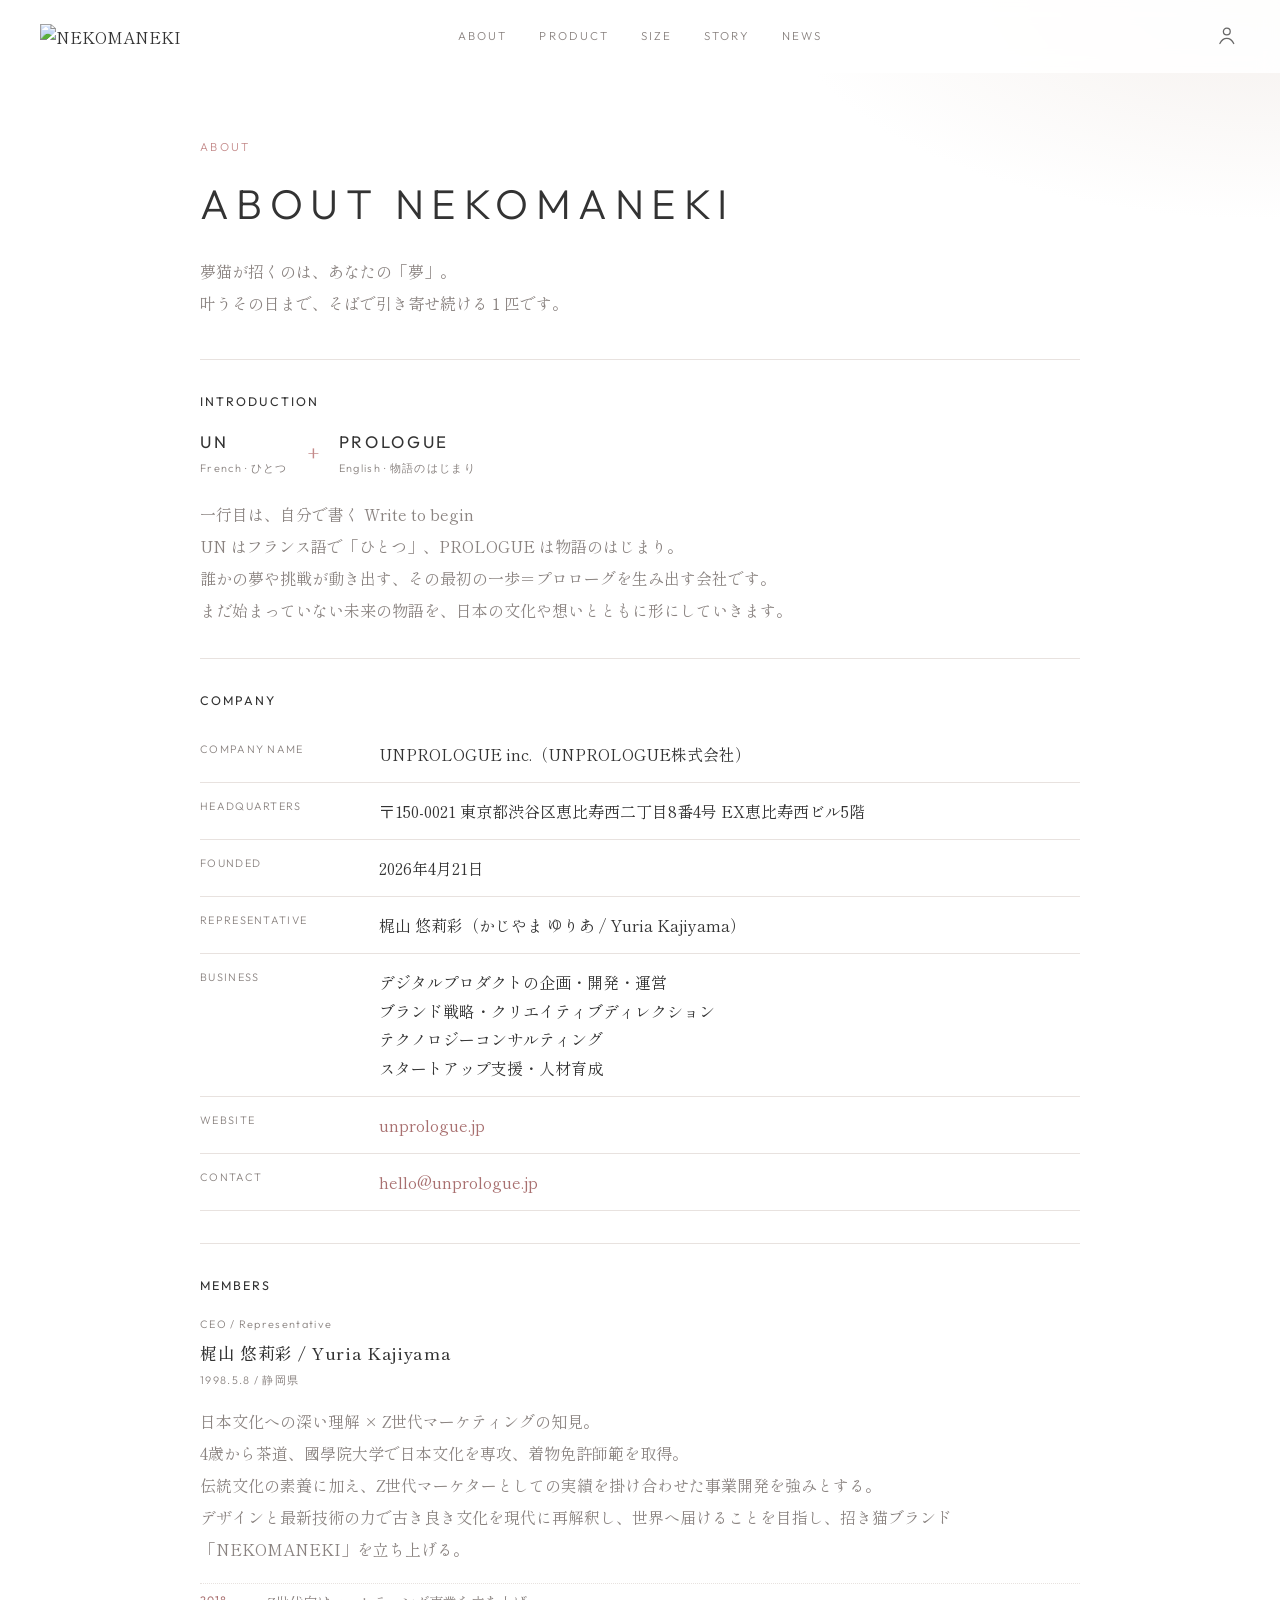
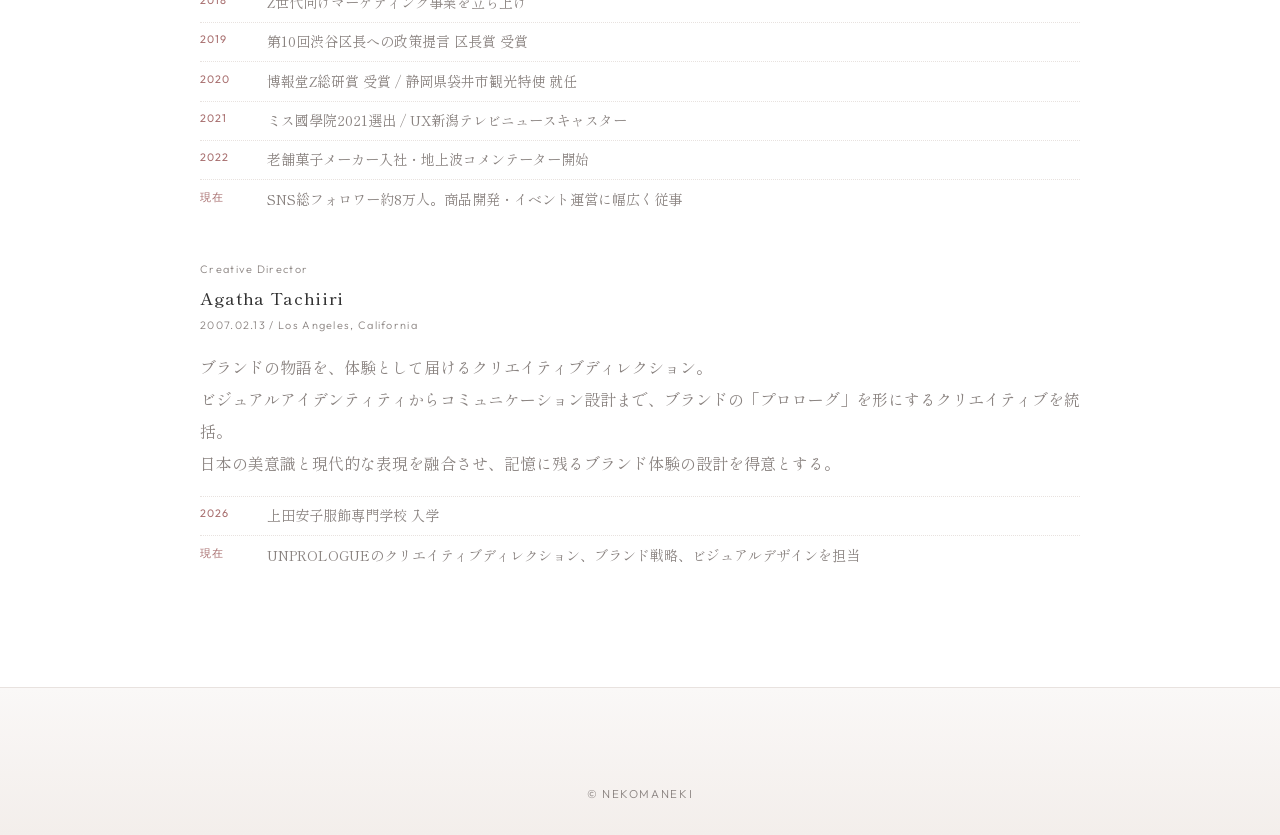
==== about.html @ c3829cd3 "Reflect press release, fill missing copy, and fix display issues. - Add concept/brand story copy for" ====
<!doctype html>
<html lang="ja">
  <head>
    <meta charset="UTF-8" />
    <meta name="viewport" content="width=device-width, initial-scale=1.0" />
    <title>ABOUT | NEKOMANEKI</title>
    <meta
      name="description"
      content="NEKOMANEKI と運営会社 UNPROLOGUE株式会社について。一行目は、自分で書く Write to begin。"
    />
    <link rel="preconnect" href="https://fonts.googleapis.com" />
    <link rel="preconnect" href="https://fonts.gstatic.com" crossorigin />
    <link
      href="https://fonts.googleapis.com/css2?family=Outfit:wght@200;300;400;500&family=Shippori+Mincho:wght@400;500;600&display=swap"
      rel="stylesheet"
    />
    <link rel="icon" href="favicon.ico" sizes="any" />
    <link rel="icon" type="image/png" sizes="32x32" href="favicon-32x32.png" />
    <link rel="icon" type="image/png" sizes="16x16" href="favicon-16x16.png" />
    <link rel="apple-touch-icon" href="apple-touch-icon.png" />
    <link rel="stylesheet" href="styles.css" />
  </head>
  <body>
    <header class="site-header">
      <div class="header-inner">
        <a class="brand" href="index.html" aria-label="NEKOMANEKI home">
          <img
            class="brand-mark"
            src="logo-nekomaneki.png"
            alt="NEKOMANEKI"
            width="912"
            height="148"
          />
        </a>
        <nav class="primary-nav" aria-label="メインナビゲーション">
          <a href="index.html#about">ABOUT</a>
          <a href="index.html#product">PRODUCT</a>
          <a href="index.html#size">SIZE</a>
          <a href="index.html#story">STORY</a>
          <a href="index.html#news">NEWS</a>
        </nav>
        <div class="header-actions">
          <a href="account.html" class="icon-btn">
            <span class="visually-hidden">アカウント</span>
            <svg viewBox="0 0 24 24" aria-hidden="true"><circle cx="12" cy="8" r="3.2" fill="none" stroke="currentColor" stroke-width="1.2"/><path d="M5.5 19.2c1.6-3.2 4-4.8 6.5-4.8s4.9 1.6 6.5 4.8" fill="none" stroke="currentColor" stroke-width="1.2" stroke-linecap="round"/></svg>
          </a>
          <button type="button" class="menu-toggle" aria-label="メニューを開く" aria-expanded="false"><span></span><span></span></button>
        </div>
      </div>
    </header>

    <main class="page-main">
      <section class="page-hero">
        <p class="kicker">ABOUT</p>
        <h1>ABOUT NEKOMANEKI</h1>
        <p class="lede">
          夢猫が招くのは、あなたの「夢」。<br />
          叶うその日まで、そばで引き寄せ続ける１匹です。
        </p>
      </section>

      <section class="section-block">
        <h2 class="section-title">INTRODUCTION</h2>
        <div class="etymology" aria-label="社名の由来">
          <div class="etymology-word">
            <p class="etymology-term">UN</p>
            <p class="etymology-meta">French · ひとつ</p>
          </div>
          <p class="etymology-plus" aria-hidden="true">+</p>
          <div class="etymology-word">
            <p class="etymology-term">PROLOGUE</p>
            <p class="etymology-meta">English · 物語のはじまり</p>
          </div>
        </div>
        <p class="text-block">
          一行目は、自分で書く <span lang="en">Write to begin</span><br />
          UN はフランス語で「ひとつ」、PROLOGUE は物語のはじまり。<br />
          誰かの夢や挑戦が動き出す、その最初の一歩＝プロローグを生み出す会社です。<br />
          まだ始まっていない未来の物語を、日本の文化や想いとともに形にしていきます。
        </p>
      </section>

      <section class="section-block">
        <h2 class="section-title">COMPANY</h2>
        <dl class="company-profile">
          <div>
            <dt>Company Name</dt>
            <dd>UNPROLOGUE inc.（UNPROLOGUE株式会社）</dd>
          </div>
          <div>
            <dt>Headquarters</dt>
            <dd>〒150-0021 東京都渋谷区恵比寿西二丁目8番4号 EX恵比寿西ビル5階</dd>
          </div>
          <div>
            <dt>Founded</dt>
            <dd>2026年4月21日</dd>
          </div>
          <div>
            <dt>Representative</dt>
            <dd>梶山 悠莉彩（かじやま ゆりあ / Yuria Kajiyama）</dd>
          </div>
          <div>
            <dt>Business</dt>
            <dd>
              デジタルプロダクトの企画・開発・運営<br />
              ブランド戦略・クリエイティブディレクション<br />
              テクノロジーコンサルティング<br />
              スタートアップ支援・人材育成
            </dd>
          </div>
          <div>
            <dt>Website</dt>
            <dd>
              <a href="https://unprologue.jp/" target="_blank" rel="noopener noreferrer">unprologue.jp</a>
            </dd>
          </div>
          <div>
            <dt>Contact</dt>
            <dd><a href="mailto:hello@unprologue.jp">hello@unprologue.jp</a></dd>
          </div>
        </dl>
      </section>

      <section class="section-block">
        <h2 class="section-title">MEMBERS</h2>
        <div class="member-list">
          <article class="member-card">
            <div class="member-body">
              <p class="member-role">CEO / Representative</p>
              <h3 class="member-name">梶山 悠莉彩 / Yuria Kajiyama</h3>
              <p class="member-meta">1998.5.8 / 静岡県</p>
              <p class="text-block">
                日本文化への深い理解 × Z世代マーケティングの知見。<br />
                4歳から茶道、國學院大学で日本文化を専攻、着物免許師範を取得。<br />
                伝統文化の素養に加え、Z世代マーケターとしての実績を掛け合わせた事業開発を強みとする。<br />
                デザインと最新技術の力で古き良き文化を現代に再解釈し、世界へ届けることを目指し、招き猫ブランド「NEKOMANEKI」を立ち上げる。
              </p>
              <ul class="member-timeline">
                <li><span>2018</span>Z世代向けマーケティング事業を立ち上げ</li>
                <li><span>2019</span>第10回渋谷区長への政策提言 区長賞 受賞</li>
                <li><span>2020</span>博報堂Z総研賞 受賞 / 静岡県袋井市観光特使 就任</li>
                <li><span>2021</span>ミス國學院2021選出 / UX新潟テレビニュースキャスター</li>
                <li><span>2022</span>老舗菓子メーカー入社・地上波コメンテーター開始</li>
                <li><span>現在</span>SNS総フォロワー約8万人。商品開発・イベント運営に幅広く従事</li>
              </ul>
            </div>
          </article>

          <article class="member-card">
            <div class="member-body">
              <p class="member-role">Creative Director</p>
              <h3 class="member-name">Agatha Tachiiri</h3>
              <p class="member-meta">2007.02.13 / Los Angeles, California</p>
              <p class="text-block">
                ブランドの物語を、体験として届けるクリエイティブディレクション。<br />
                ビジュアルアイデンティティからコミュニケーション設計まで、ブランドの「プロローグ」を形にするクリエイティブを統括。<br />
                日本の美意識と現代的な表現を融合させ、記憶に残るブランド体験の設計を得意とする。
              </p>
              <ul class="member-timeline">
                <li><span>2026</span>上田安子服飾専門学校 入学</li>
                <li><span>現在</span>UNPROLOGUEのクリエイティブディレクション、ブランド戦略、ビジュアルデザインを担当</li>
              </ul>
            </div>
          </article>
        </div>
      </section>
    </main>

    <footer class="site-footer">
      <p class="copyright">© <span data-year></span> NEKOMANEKI</p>
    </footer>
    <script src="script.js"></script>
  </body>
</html>
---- styles.css ----
:root {
  --bg: #ffffff;
  --bg-soft: #f6f3f2;
  --bg-warm: #f3eeeb;
  --text: #333333;
  --muted: #8a8380;
  --accent: #c48b8b;
  --accent-deep: #a86f6f;
  --line: #e8e2df;
  --white: #ffffff;
  --header-h: 4.5rem;
  --font-en: "Outfit", "Hiragino Sans", sans-serif;
  --font-jp: "Shippori Mincho", "Hiragino Mincho ProN", serif;
  --font-display: "Cormorant Garamond", "Shippori Mincho", serif;
  --ease: cubic-bezier(0.22, 1, 0.36, 1);
}

*,
*::before,
*::after {
  box-sizing: border-box;
}

html {
  scroll-behavior: smooth;
}

body {
  margin: 0;
  color: var(--text);
  background:
    radial-gradient(1200px 500px at 10% -10%, rgba(196, 139, 139, 0.08), transparent 60%),
    radial-gradient(900px 400px at 100% 0%, rgba(243, 238, 235, 0.9), transparent 55%),
    var(--bg);
  font-family: var(--font-jp);
  line-height: 1.7;
  -webkit-font-smoothing: antialiased;
}

img {
  max-width: 100%;
  display: block;
}

a {
  color: inherit;
  text-decoration: none;
}

button {
  font: inherit;
  color: inherit;
  background: none;
  border: 0;
  cursor: pointer;
  padding: 0;
}

.container {
  width: min(1120px, calc(100% - 3rem));
  margin-inline: auto;
}

.visually-hidden {
  position: absolute;
  width: 1px;
  height: 1px;
  padding: 0;
  margin: -1px;
  overflow: hidden;
  clip: rect(0, 0, 0, 0);
  white-space: nowrap;
  border: 0;
}

/* Header */
.site-header {
  position: sticky;
  top: 0;
  z-index: 40;
  background: rgba(255, 255, 255, 0.88);
  backdrop-filter: blur(10px);
  border-bottom: 1px solid transparent;
  transition: border-color 0.35s var(--ease), background 0.35s var(--ease);
}

.site-header.is-scrolled {
  border-bottom-color: var(--line);
}

.header-inner {
  width: min(1200px, calc(100% - 2.5rem));
  margin-inline: auto;
  min-height: var(--header-h);
  display: grid;
  grid-template-columns: 1fr auto 1fr;
  align-items: center;
  gap: 1rem;
}

.brand {
  display: inline-flex;
  align-items: center;
  justify-self: start;
}

.brand-mark {
  display: block;
  height: 1.55rem;
  width: auto;
  max-width: min(240px, 48vw);
  object-fit: contain;
}

.primary-nav {
  display: flex;
  align-items: center;
  gap: clamp(1.2rem, 2.5vw, 2.2rem);
  font-family: var(--font-en);
  font-weight: 300;
  font-size: 0.72rem;
  letter-spacing: 0.18em;
}

.primary-nav a {
  position: relative;
  color: var(--muted);
  transition: color 0.25s var(--ease);
}

.primary-nav a::after {
  content: "";
  position: absolute;
  left: 0;
  bottom: -0.35rem;
  width: 100%;
  height: 1px;
  background: var(--accent);
  transform: scaleX(0);
  transform-origin: left;
  transition: transform 0.3s var(--ease);
}

.primary-nav a:hover,
.primary-nav a:focus-visible {
  color: var(--text);
}

.primary-nav a:hover::after,
.primary-nav a:focus-visible::after {
  transform: scaleX(1);
}

.header-actions {
  display: flex;
  align-items: center;
  justify-content: flex-end;
  gap: 0.85rem;
}

.icon-btn {
  width: 1.6rem;
  height: 1.6rem;
  color: var(--text);
  opacity: 0.75;
  transition: opacity 0.25s var(--ease), transform 0.25s var(--ease);
}

.icon-btn svg {
  width: 100%;
  height: 100%;
}

.icon-btn:hover {
  opacity: 1;
  transform: translateY(-1px);
}

.menu-toggle {
  display: none;
  width: 1.6rem;
  height: 1.2rem;
  flex-direction: column;
  justify-content: space-between;
}

.menu-toggle span {
  display: block;
  height: 1px;
  background: var(--text);
}

/* Hero */
.hero {
  position: relative;
  min-height: calc(100vh - var(--header-h));
  overflow: hidden;
  color: var(--white);
  display: grid;
  place-items: center;
}

.hero-media {
  position: absolute;
  inset: 0;
  overflow: hidden;
  background: #1a1814 url("hero-poster.jpg") center / cover no-repeat;
}

.hero-video {
  width: 100%;
  height: 100%;
  object-fit: cover;
  display: block;
}

.hero-wash {
  position: absolute;
  inset: 0;
  background:
    linear-gradient(180deg, rgba(92, 62, 55, 0.22) 0%, rgba(160, 112, 98, 0.18) 42%, rgba(70, 48, 44, 0.34) 100%),
    radial-gradient(80% 70% at 50% 40%, rgba(255, 214, 196, 0.18), transparent 70%);
}

.hero-grain {
  position: absolute;
  inset: 0;
  pointer-events: none;
  opacity: 0.28;
  mix-blend-mode: overlay;
  background-image: url("data:image/svg+xml,%3Csvg viewBox='0 0 200 200' xmlns='http://www.w3.org/2000/svg'%3E%3Cfilter id='n'%3E%3CfeTurbulence type='fractalNoise' baseFrequency='.85' numOctaves='4' stitchTiles='stitch'/%3E%3C/filter%3E%3Crect width='100%25' height='100%25' filter='url(%23n)'/%3E%3C/svg%3E");
  background-size: 180px 180px;
}

.hero-copy {
  position: relative;
  z-index: 1;
  text-align: center;
  padding: 2rem 1.5rem 6rem;
}

.hero-kicker,
.hero-sub {
  margin: 0;
  font-family: var(--font-display);
  font-weight: 400;
  font-size: clamp(0.82rem, 1.5vw, 1.05rem);
  letter-spacing: 0.42em;
  text-transform: uppercase;
}

.hero-brand {
  margin: 0.85rem 0 0.95rem;
  font-family: var(--font-display);
  font-weight: 500;
  font-size: clamp(3rem, 9vw, 7.2rem);
  letter-spacing: 0.28em;
  line-height: 0.95;
  text-indent: 0.28em;
}

.hero-sub {
  letter-spacing: 0.28em;
  text-transform: none;
  font-size: clamp(1rem, 2vw, 1.35rem);
}

.hero-meta {
  position: absolute;
  left: 0;
  right: 0;
  bottom: 1.4rem;
  z-index: 1;
  width: min(1120px, calc(100% - 2.5rem));
  margin-inline: auto;
  display: flex;
  justify-content: space-between;
  gap: 1rem;
  font-family: var(--font-display);
  font-size: 0.78rem;
  letter-spacing: 0.16em;
  opacity: 0.92;
}

.hero-meta p {
  margin: 0;
}

@keyframes hero-drift {
  from { transform: scale(1.08) translate3d(-1.2%, 0, 0); }
  to { transform: scale(1.16) translate3d(1.2%, -1.4%, 0); }
}

/* Shared section styles */
.section-label {
  margin: 0 0 0.85rem;
  font-family: var(--font-en);
  font-weight: 300;
  font-size: 0.72rem;
  letter-spacing: 0.22em;
  color: var(--accent);
}

.section-copy {
  margin: 0;
  color: var(--muted);
  font-size: 0.95rem;
  line-height: 2;
}

h2 {
  margin: 0;
  font-weight: 500;
  font-size: clamp(1.35rem, 2.4vw, 1.85rem);
  letter-spacing: 0.08em;
  line-height: 1.55;
}

.text-link {
  display: inline-flex;
  align-items: center;
  gap: 0.45rem;
  margin-top: 1.25rem;
  font-family: var(--font-en);
  font-weight: 300;
  font-size: 0.72rem;
  letter-spacing: 0.18em;
  color: var(--accent-deep);
  transition: gap 0.3s var(--ease), color 0.25s var(--ease);
}

.text-link:hover {
  gap: 0.7rem;
  color: var(--text);
}

.reveal {
  opacity: 0;
  transform: translateY(28px);
  transition: opacity 0.8s var(--ease), transform 0.8s var(--ease);
}

.reveal.is-visible {
  opacity: 1;
  transform: translateY(0);
}

/* Gallery */
.gallery {
  position: relative;
  background: #f3eee8;
  padding: clamp(4rem, 9vw, 7.5rem) 0 clamp(5rem, 11vw, 8.5rem);
}

.gallery-stage {
  position: relative;
  width: min(1180px, calc(100% - 2rem));
  min-height: clamp(34rem, 72vw, 46rem);
  margin-inline: auto;
}

.gallery-card {
  position: absolute;
  width: min(28%, 270px);
  aspect-ratio: 3 / 4.15;
  overflow: hidden;
  box-shadow: 0 22px 50px rgba(80, 55, 45, 0.16);
  transition: transform 0.5s var(--ease), box-shadow 0.5s var(--ease), z-index 0s;
}

.gallery-card:hover {
  z-index: 8 !important;
  box-shadow: 0 30px 60px rgba(80, 55, 45, 0.22);
}

.gallery-card--1 {
  left: 3%;
  top: 18%;
  z-index: 2;
  transform: rotate(-3.5deg);
}

.gallery-card--2 {
  left: 24%;
  top: 0;
  z-index: 3;
  transform: rotate(2.2deg);
}

.gallery-card--3 {
  left: 46%;
  top: 22%;
  z-index: 5;
  transform: rotate(-1.4deg);
}

.gallery-card--4 {
  left: 70%;
  top: 8%;
  z-index: 4;
  transform: rotate(3.8deg);
}

.gallery-card--1:hover { transform: rotate(-1deg) translateY(-10px) scale(1.03); }
.gallery-card--2:hover { transform: rotate(0.5deg) translateY(-10px) scale(1.03); }
.gallery-card--3:hover { transform: rotate(0deg) translateY(-10px) scale(1.03); }
.gallery-card--4:hover { transform: rotate(1.5deg) translateY(-10px) scale(1.03); }

.gallery-card-media {
  position: absolute;
  inset: 0;
  background-size: cover;
  background-position: center;
  filter: blur(10px) saturate(1.05) brightness(0.82);
  transform: scale(1.18);
}

.gallery-card-media--a {
  background-image: url("size-yumeneko.jpg");
  background-position: 50% 60%;
}

.gallery-card-media--b {
  background-image:
    linear-gradient(180deg, rgba(196, 139, 139, 0.18), rgba(80, 50, 45, 0.2)),
    url("https://images.unsplash.com/photo-1490750967868-88aa4a6c37b6?auto=format&fit=crop&w=1200&q=80");
}

.gallery-card-media--c {
  background-image: url("size-yumeneko.jpg");
  background-position: 48% 70%;
  filter: blur(14px) saturate(1.1) brightness(0.78);
}

.gallery-card-media--d {
  background-image:
    linear-gradient(180deg, rgba(160, 112, 98, 0.16), rgba(70, 48, 44, 0.22)),
    url("https://images.unsplash.com/photo-1462275646964-a0e3386b89fa?auto=format&fit=crop&w=1200&q=80");
}

.gallery-card-copy {
  position: absolute;
  inset: auto 1rem 1.15rem;
  z-index: 1;
  color: var(--white);
  text-align: left;
}

.gallery-card-copy p {
  margin: 0;
  font-family: var(--font-display);
  font-size: 0.68rem;
  letter-spacing: 0.28em;
}

.gallery-card-copy h3 {
  margin: 0.35rem 0 0;
  font-family: var(--font-jp);
  font-weight: 500;
  font-size: 1.15rem;
  letter-spacing: 0.18em;
}

.gallery-card-copy .gallery-card-text {
  margin: 0.55rem 0 0;
  font-family: var(--font-jp);
  font-size: 0.7rem;
  letter-spacing: 0.06em;
  line-height: 1.7;
  opacity: 0.92;
}

.gallery-paper {
  position: absolute;
  left: 50%;
  top: 50%;
  z-index: 2;
  width: 78%;
  translate: -50% -50%;
  background: rgba(255, 255, 255, 0.94);
  padding: 1.15rem 1rem 1.25rem;
  box-shadow: 0 10px 28px rgba(70, 50, 40, 0.12);
  text-align: center;
}

.gallery-paper-kicker {
  margin: 0;
  font-family: var(--font-en);
  font-size: 0.62rem;
  letter-spacing: 0.22em;
  color: var(--accent-deep);
}

.gallery-paper-title {
  margin: 0.45rem 0 0.7rem;
  font-family: var(--font-display);
  font-size: 1.15rem;
  letter-spacing: 0.08em;
}

.gallery-paper-body {
  margin: 0;
  color: var(--muted);
  font-size: 0.72rem;
  line-height: 1.75;
}

.concept-item {
  display: grid;
  justify-items: center;
  gap: 0.55rem;
}

.concept-icon {
  width: 3.5rem;
  height: 3.5rem;
  color: var(--accent);
  margin-bottom: 0.35rem;
}

.concept-icon svg {
  width: 100%;
  height: 100%;
}

.concept-en {
  margin: 0;
  font-family: var(--font-en);
  font-weight: 300;
  font-size: 0.78rem;
  letter-spacing: 0.2em;
}

.concept-ja {
  margin: 0;
  color: var(--muted);
  font-size: 0.9rem;
  letter-spacing: 0.2em;
}

.concept-desc {
  margin: 0.35rem 0 0;
  max-width: 17em;
  color: var(--muted);
  font-size: 0.82rem;
  line-height: 1.9;
  text-align: left;
}

.concept-cta {
  width: min(640px, calc(100% - 3rem));
  margin: 3.5rem auto 0;
  padding-top: 2rem;
  border-top: 1px solid var(--line);
  text-align: center;
}

.concept-cta p {
  margin: 0;
  color: var(--muted);
  font-size: 0.92rem;
  letter-spacing: 0.04em;
}

/* Size */
.size {
  position: relative;
  z-index: 1;
  padding: clamp(4.5rem, 10vw, 7.5rem) 0;
  color: #f7f1ec;
  background-color: #6a5248;
  background-image:
    linear-gradient(180deg, rgba(62, 42, 38, 0.28) 0%, rgba(92, 62, 55, 0.18) 42%, rgba(48, 32, 28, 0.34) 100%),
    url("size-yumeneko.jpg");
  background-position: center;
  background-size: cover;
  background-repeat: no-repeat;
  background-attachment: fixed;
}

.size-header h2,
.size-lead {
  color: #fbf6f1;
  text-shadow: 0 8px 24px rgba(40, 24, 20, 0.28);
}

.size-lead {
  color: rgba(255, 247, 240, 0.82);
}

.size--page {
  padding-top: clamp(4.5rem, 10vw, 7.5rem);
}

.size-header {
  text-align: center;
  margin-bottom: clamp(2.5rem, 6vw, 4rem);
}

.size-header h2 {
  font-family: var(--font-jp);
  font-weight: 400;
  font-size: clamp(2rem, 4.5vw, 3.2rem);
  letter-spacing: 0.08em;
}

.size-lead {
  margin: 0.85rem 0 0;
  color: rgba(255, 247, 240, 0.82);
  font-size: 0.92rem;
  letter-spacing: 0.06em;
}

.size-grid {
  display: grid;
  grid-template-columns: repeat(3, minmax(0, 1fr));
  gap: clamp(1.75rem, 4vw, 3.5rem);
  align-items: stretch;
  width: min(1080px, calc(100% - clamp(2rem, 6vw, 5rem)));
  max-width: none;
  margin-inline: auto;
  padding-block: 1.25rem 0.5rem;
}

.size-card {
  display: flex;
  flex-direction: column;
  align-items: center;
  text-align: center;
  padding: 1.05rem 1.05rem 1.25rem;
  border-radius: 1.25rem;
  background:
    linear-gradient(
      165deg,
      rgba(255, 255, 255, 0.58) 0%,
      rgba(255, 255, 255, 0.18) 42%,
      rgba(255, 255, 255, 0.32) 100%
    );
  border: 1px solid rgba(255, 255, 255, 0.72);
  box-shadow:
    0 20px 48px rgba(70, 45, 40, 0.12),
    inset 0 1px 0 rgba(255, 255, 255, 0.85),
    inset 0 -12px 24px rgba(255, 255, 255, 0.08);
  backdrop-filter: blur(22px) saturate(165%);
  -webkit-backdrop-filter: blur(22px) saturate(165%);
  transform-origin: center bottom;
  transition:
    transform 0.45s var(--ease),
    box-shadow 0.45s var(--ease),
    border-color 0.45s var(--ease),
    background 0.45s var(--ease);
}

.size-card--left {
  transform: rotate(4.5deg) translateY(0.6rem);
}

.size-card--center {
  transform: rotate(0deg) translateY(-0.35rem);
  z-index: 1;
}

.size-card--right {
  transform: rotate(-4.5deg) translateY(0.6rem);
}

.size-card:hover,
.size-card:focus-within {
  transform: rotate(0deg) translateY(-0.55rem) scale(1.04);
  background:
    linear-gradient(
      165deg,
      rgba(255, 255, 255, 0.72) 0%,
      rgba(255, 255, 255, 0.28) 46%,
      rgba(255, 255, 255, 0.42) 100%
    );
  border-color: rgba(255, 255, 255, 0.95);
  box-shadow:
    0 28px 60px rgba(70, 45, 40, 0.16),
    0 0 0 1px rgba(196, 139, 139, 0.12),
    inset 0 1px 0 rgba(255, 255, 255, 0.95),
    inset 0 -16px 28px rgba(255, 255, 255, 0.12);
  z-index: 2;
}

.size-card-media {
  width: 100%;
  aspect-ratio: 4 / 5;
  margin-bottom: 1.1rem;
  background: rgba(255, 255, 255, 0.22);
  border: 1px solid rgba(255, 255, 255, 0.45);
  border-radius: 0.75rem;
  position: relative;
  overflow: hidden;
  box-shadow: inset 0 1px 0 rgba(255, 255, 255, 0.55);
}

.size-card-media img {
  width: 100%;
  height: 100%;
  object-fit: contain;
  object-position: center;
  display: block;
}

.size-card-price {
  margin: 0;
  font-family: var(--font-jp);
  font-weight: 500;
  font-size: clamp(1.55rem, 2.4vw, 2.05rem);
  letter-spacing: 0.04em;
  line-height: 1;
}

.size-card-desc {
  margin: 0.7rem 0 0;
  max-width: 16rem;
  font-family: var(--font-en);
  font-weight: 300;
  font-size: 0.62rem;
  letter-spacing: 0.16em;
  color: var(--muted);
  line-height: 1.6;
}

.size-card-cta {
  margin-top: auto;
  padding-top: 1.05rem;
  display: inline-flex;
  align-items: center;
  gap: 0.65rem;
  font-family: var(--font-en);
  font-weight: 300;
  font-size: 0.78rem;
  letter-spacing: 0.04em;
  color: var(--text);
  cursor: default;
}

.size-card-cta-icon {
  position: relative;
  width: 2.4rem;
  height: 1px;
  background: currentColor;
  transition: width 0.35s var(--ease), transform 0.35s var(--ease);
}

.size-card-cta-icon::after {
  content: "";
  position: absolute;
  right: -0.55rem;
  top: 50%;
  width: 0.9rem;
  height: 0.9rem;
  border: 1px solid currentColor;
  border-radius: 50%;
  translate: 0 -50%;
  background:
    linear-gradient(currentColor, currentColor) center / 0.35rem 1px no-repeat;
}

.size-card-cta-icon::before {
  content: "";
  position: absolute;
  right: -0.28rem;
  top: 50%;
  width: 0.28rem;
  height: 0.28rem;
  border-right: 1px solid currentColor;
  border-top: 1px solid currentColor;
  translate: 0 -50%;
  rotate: 45deg;
  z-index: 1;
}

.size-card:hover .size-card-cta-icon,
.size-card:focus-within .size-card-cta-icon {
  width: 3rem;
  transform: translateX(0.2rem);
  color: var(--accent-deep);
}

@supports not ((backdrop-filter: blur(1px)) or (-webkit-backdrop-filter: blur(1px))) {
  .size-card {
    background: rgba(255, 255, 255, 0.82);
  }
}

/* Story */
.story {
  position: relative;
  padding: clamp(4.5rem, 10vw, 7rem) 0;
  background:
    linear-gradient(180deg, #faf8f7, var(--bg-soft) 40%, var(--bg));
}

.story-layout {
  display: grid;
  grid-template-columns: 1.15fr 0.85fr;
  gap: clamp(2rem, 6vw, 5rem);
  align-items: center;
}

.story-copy p {
  margin: 1rem 0 0;
  color: var(--muted);
  font-size: 0.95rem;
  line-height: 2;
}

.story-concepts {
  display: grid;
  grid-template-columns: repeat(3, 1fr);
  gap: 1rem;
  text-align: center;
}

/* Product / YUMENEKO palette */
.product {
  position: relative;
  isolation: isolate;
  overflow: hidden;
  padding: clamp(2.75rem, 6vw, 4.5rem) 0;
  background: #ebe4dc;
}

.product::before {
  content: "";
  position: absolute;
  inset: -8%;
  background: url("size-yumeneko.jpg") center 40% / cover no-repeat;
  filter: blur(28px) saturate(0.85) brightness(1.05);
  opacity: 0.55;
  z-index: 0;
}

.product::after {
  content: "";
  position: absolute;
  inset: 0;
  pointer-events: none;
  opacity: 0.22;
  mix-blend-mode: overlay;
  background-image: url("data:image/svg+xml,%3Csvg viewBox='0 0 200 200' xmlns='http://www.w3.org/2000/svg'%3E%3Cfilter id='n'%3E%3CfeTurbulence type='fractalNoise' baseFrequency='.8' numOctaves='4' stitchTiles='stitch'/%3E%3C/filter%3E%3Crect width='100%25' height='100%25' filter='url(%23n)'/%3E%3C/svg%3E");
  z-index: 0;
}

.palette {
  position: relative;
  z-index: 1;
  width: min(32rem, 78vw);
  aspect-ratio: 1;
  margin-inline: auto;
}

.palette-title {
  position: absolute;
  left: 50%;
  top: 50%;
  translate: -50% -50%;
  margin: 0;
  font-family: var(--font-display);
  font-weight: 500;
  font-size: clamp(1.7rem, 4vw, 2.7rem);
  letter-spacing: 0.08em;
  color: #3f3733;
  text-shadow: 0 8px 30px rgba(255, 255, 255, 0.35);
  pointer-events: none;
}

.swatch {
  position: absolute;
  width: 7rem;
  display: grid;
  justify-items: center;
  gap: 0.28rem;
  text-align: center;
  translate: -50% -50%;
}

.swatch-name {
  margin: 0;
  font-family: var(--font-en);
  font-weight: 400;
  font-size: 0.62rem;
  letter-spacing: 0.16em;
  color: #5c534e;
}

.swatch-dot {
  width: 1.2rem;
  height: 1.2rem;
  border-radius: 50%;
  border: 1px solid rgba(255, 255, 255, 0.7);
  background: var(--tone);
  box-shadow:
    0 8px 18px rgba(70, 50, 40, 0.16),
    inset 0 1px 0 rgba(255, 255, 255, 0.45);
  backdrop-filter: blur(8px);
  -webkit-backdrop-filter: blur(8px);
  cursor: pointer;
  transition: transform 0.35s var(--ease), box-shadow 0.35s var(--ease);
}

.swatch-tip {
  margin: 0;
  max-width: 7.6rem;
  min-height: 2.1em;
  font-family: var(--font-jp);
  font-size: 0.66rem;
  line-height: 1.6;
  color: #6a615c;
  opacity: 0;
  transform: translateY(0.25rem);
  transition: opacity 0.35s var(--ease), transform 0.35s var(--ease);
  pointer-events: none;
}

.swatch:hover .swatch-dot,
.swatch:focus-within .swatch-dot {
  transform: scale(1.28);
  box-shadow:
    0 12px 24px rgba(70, 50, 40, 0.22),
    0 0 0 6px rgba(255, 255, 255, 0.28);
}

.swatch:hover .swatch-tip,
.swatch:focus-within .swatch-tip {
  opacity: 1;
  transform: translateY(0);
}

/* About */
.about {
  padding: clamp(4.5rem, 10vw, 7rem) 0;
  background: var(--bg-soft);
}

.about-layout {
  display: grid;
  grid-template-columns: 0.9fr 1.1fr;
  gap: clamp(2rem, 5vw, 4rem);
  align-items: center;
}

.about-copy h2 {
  margin-bottom: 1rem;
}

.about-media {
  position: relative;
  display: block;
  min-height: clamp(16rem, 32vw, 22rem);
  background:
    linear-gradient(180deg, rgba(30, 24, 22, 0.12), rgba(30, 24, 22, 0.28)),
    url("IMG_0485.JPG") center / cover no-repeat;
  overflow: hidden;
}

.about-media::after {
  content: "";
  position: absolute;
  inset: 0;
  background: linear-gradient(120deg, transparent 40%, rgba(196, 139, 139, 0.12));
  opacity: 0;
  transition: opacity 0.4s var(--ease);
}

.about-media:hover::after {
  opacity: 1;
}

.play-btn {
  position: absolute;
  inset: 50% auto auto 50%;
  translate: -50% -50%;
  width: 3.5rem;
  height: 3.5rem;
  border-radius: 50%;
  border: 1px solid rgba(255, 255, 255, 0.8);
  color: var(--white);
  display: grid;
  place-items: center;
  backdrop-filter: blur(4px);
  transition: transform 0.35s var(--ease), background 0.35s var(--ease);
}

.play-btn svg {
  width: 1.1rem;
  height: 1.1rem;
  margin-left: 0.15rem;
}

.about-media:hover .play-btn {
  transform: scale(1.06);
  background: rgba(255, 255, 255, 0.12);
}

/* News */
.news {
  padding: clamp(4.5rem, 10vw, 7rem) 0;
  background: var(--bg);
}

.news-header {
  display: flex;
  align-items: baseline;
  justify-content: space-between;
  gap: 1rem;
  margin-bottom: 1.5rem;
}

.news-header h2 {
  font-family: var(--font-en);
  font-weight: 300;
  letter-spacing: 0.22em;
}

.news-header .text-link {
  margin-top: 0;
}

.news-list {
  list-style: none;
  margin: 0;
  padding: 0;
  border-top: 1px solid var(--line);
}

.news-list li {
  border-bottom: 1px solid var(--line);
}

.news-list a {
  display: grid;
  grid-template-columns: 7.5rem 5.5rem 1fr auto;
  gap: 1rem;
  align-items: center;
  padding: 1.25rem 0.15rem;
  transition: color 0.25s var(--ease), padding-left 0.3s var(--ease);
}

.news-list a:hover {
  color: var(--accent-deep);
  padding-left: 0.35rem;
}

.news-list time {
  font-family: var(--font-en);
  font-weight: 300;
  font-size: 0.78rem;
  letter-spacing: 0.08em;
  color: var(--muted);
}

.news-tag {
  display: inline-flex;
  justify-content: center;
  align-items: center;
  min-height: 1.5rem;
  padding: 0 0.55rem;
  border: 1px solid var(--line);
  font-family: var(--font-en);
  font-size: 0.62rem;
  letter-spacing: 0.12em;
  color: var(--muted);
}

.news-title {
  font-size: 0.95rem;
  letter-spacing: 0.04em;
}

.news-chevron {
  color: var(--accent);
  font-size: 1.2rem;
  line-height: 1;
}

/* Footer */
.site-footer {
  padding: 3.5rem 0 2rem;
  background:
    linear-gradient(180deg, #faf8f7, #f3eeeb);
  border-top: 1px solid var(--line);
}

.footer-top {
  display: grid;
  grid-template-columns: auto 1fr auto;
  gap: 2rem;
  align-items: start;
}

.footer-brand .brand-mark {
  height: 1.2rem;
}

.footer-nav {
  display: grid;
  grid-template-columns: repeat(4, minmax(0, 1fr));
  gap: 1rem;
  justify-items: start;
  max-width: 36rem;
  margin-inline: auto;
}

.footer-nav p {
  margin: 0 0 0.7rem;
  font-family: var(--font-en);
  font-weight: 400;
  font-size: 0.68rem;
  letter-spacing: 0.16em;
}

.footer-nav a {
  display: block;
  margin-top: 0.35rem;
  color: var(--muted);
  font-size: 0.82rem;
  transition: color 0.25s var(--ease);
}

.footer-nav a:hover {
  color: var(--accent-deep);
}

.socials {
  display: flex;
  gap: 0.75rem;
}

.socials a {
  width: 1.5rem;
  height: 1.5rem;
  color: var(--muted);
  transition: color 0.25s var(--ease);
}

.socials a:hover {
  color: var(--accent-deep);
}

.socials svg {
  width: 100%;
  height: 100%;
}

.copyright {
  margin: 2.5rem 0 0;
  text-align: center;
  font-family: var(--font-en);
  font-weight: 300;
  font-size: 0.72rem;
  letter-spacing: 0.14em;
  color: var(--muted);
}

/* Interior pages (shared) */
.page-main {
  width: min(880px, calc(100% - 3rem));
  margin: 0 auto;
  padding: 4rem 0 5rem;
}

.page-main--wide {
  width: min(100% - 2rem, 1440px);
}

.page-hero {
  margin-bottom: 2.5rem;
}

.page-hero .kicker {
  margin: 0 0 0.75rem;
  font-family: var(--font-en);
  font-weight: 300;
  font-size: 0.72rem;
  letter-spacing: 0.2em;
  color: var(--accent);
}

.page-hero h1 {
  margin: 0;
  font-family: var(--font-en);
  font-weight: 300;
  font-size: clamp(1.8rem, 4vw, 2.6rem);
  letter-spacing: 0.18em;
}

.page-hero .lede,
.text-block {
  margin: 1rem 0 0;
  color: var(--muted);
  line-height: 2;
}

.section-block {
  padding: 2rem 0;
  border-top: 1px solid var(--line);
}

.section-block .section-title {
  margin: 0 0 1rem;
  font-family: var(--font-en);
  font-weight: 400;
  font-size: 0.78rem;
  letter-spacing: 0.16em;
}

.etymology {
  display: flex;
  align-items: center;
  gap: 1.25rem;
  flex-wrap: wrap;
  margin: 0 0 1.25rem;
}

.etymology-term {
  margin: 0;
  font-family: var(--font-en);
  font-weight: 400;
  letter-spacing: 0.16em;
  font-size: 1.05rem;
}

.etymology-meta,
.member-role,
.member-meta {
  margin: 0.2rem 0 0;
  font-family: var(--font-en);
  font-weight: 300;
  font-size: 0.68rem;
  letter-spacing: 0.12em;
  color: var(--muted);
}

.etymology-plus {
  margin: 0;
  color: var(--accent);
  font-size: 1.1rem;
}

.company-profile {
  margin: 0;
}

.company-profile > div {
  display: grid;
  grid-template-columns: minmax(7.5rem, 10rem) 1fr;
  gap: 0.8rem 1.2rem;
  padding: 0.85rem 0;
  border-bottom: 1px solid var(--line);
}

.company-profile dt {
  font-family: var(--font-en);
  font-weight: 300;
  font-size: 0.68rem;
  letter-spacing: 0.12em;
  text-transform: uppercase;
  color: var(--muted);
}

.company-profile dd {
  margin: 0;
  line-height: 1.8;
}

.company-profile a {
  color: var(--accent-deep);
}

.member-list {
  display: grid;
  gap: 2.4rem;
}

.member-card {
  display: grid;
  gap: 0.2rem;
}

.member-name {
  margin: 0.35rem 0 0;
  font-size: 1.05rem;
  font-weight: 500;
  letter-spacing: 0.04em;
}

.member-timeline {
  list-style: none;
  margin: 1.1rem 0 0;
  padding: 0;
}

.member-timeline li {
  display: grid;
  grid-template-columns: 3.4rem 1fr;
  gap: 0.8rem;
  padding: 0.45rem 0;
  border-top: 1px dotted var(--line);
  font-size: 0.88rem;
  line-height: 1.7;
  color: var(--muted);
}

.member-timeline span {
  font-family: var(--font-en);
  font-size: 0.68rem;
  letter-spacing: 0.08em;
  color: var(--accent-deep);
}

@media (max-width: 720px) {
  .company-profile > div {
    grid-template-columns: 1fr;
  }
}

.form-grid {
  display: grid;
  gap: 1rem;
  max-width: 28rem;
}

.field {
  display: grid;
  gap: 0.4rem;
  font-family: var(--font-en);
  font-size: 0.68rem;
  letter-spacing: 0.14em;
}

.field input,
.field textarea {
  border: 1px solid var(--line);
  background: var(--white);
  min-height: 2.6rem;
  padding: 0.65rem 0.75rem;
  font: inherit;
  color: var(--text);
}

.field textarea {
  min-height: 8rem;
  resize: vertical;
}

.button {
  border: 1px solid var(--text);
  background: var(--text);
  color: var(--white);
  min-height: 2.7rem;
  padding: 0.55rem 1.25rem;
  font-family: var(--font-en);
  font-size: 0.72rem;
  letter-spacing: 0.16em;
  cursor: pointer;
  transition: background 0.25s var(--ease), color 0.25s var(--ease);
}

.button:hover {
  background: transparent;
  color: var(--text);
}

details {
  border-top: 1px solid var(--line);
  padding: 1rem 0;
}

details:first-of-type {
  border-top: 0;
}

summary {
  cursor: pointer;
  font-family: var(--font-en);
  font-size: 0.78rem;
  letter-spacing: 0.12em;
}

details p {
  margin: 0.75rem 0 0;
  color: var(--muted);
  font-size: 0.92rem;
  line-height: 1.9;
}

@media (max-width: 960px) {
  .story-layout,
  .about-layout,
  .footer-top {
    grid-template-columns: 1fr;
  }

  .palette {
    width: min(22rem, 90vw);
    aspect-ratio: auto;
    min-height: 22rem;
    display: grid;
    grid-template-columns: 1fr 1fr;
    gap: 0.9rem 0.5rem;
    place-items: center;
    padding: 4.5rem 0 0.5rem;
  }

  .palette-title {
    top: 1rem;
    translate: -50% 0;
    font-size: 1.7rem;
  }

  .swatch {
    position: relative;
    left: auto !important;
    top: auto !important;
    translate: none;
    width: auto;
  }

  .swatch-tip {
    opacity: 1;
    transform: none;
  }

  .size-grid {
    width: min(420px, calc(100% - 2rem));
    grid-template-columns: 1fr;
    gap: 1.75rem;
  }

  .size-card--left,
  .size-card--center,
  .size-card--right {
    transform: none;
  }

  .size-card:hover,
  .size-card:focus-within {
    transform: translateY(-0.4rem) scale(1.02);
  }

  .footer-nav {
    max-width: none;
    margin: 0;
  }

  .socials {
    justify-content: flex-start;
  }

  .news-list a {
    grid-template-columns: 6.5rem 4.8rem 1fr auto;
  }
}

@media (max-width: 760px) {
  .primary-nav {
    position: fixed;
    inset: var(--header-h) 0 auto 0;
    display: none;
    flex-direction: column;
    gap: 1.1rem;
    padding: 1.25rem 1.5rem 1.5rem;
    background: rgba(255, 255, 255, 0.96);
    border-bottom: 1px solid var(--line);
  }

  .primary-nav.is-open {
    display: flex;
  }

  .menu-toggle {
    display: flex;
  }

  .concept-grid,
  .story-concepts {
    grid-template-columns: 1fr;
  }

  .hero-brand {
    letter-spacing: 0.18em;
    text-indent: 0.18em;
  }

  .hero-meta {
    flex-direction: column;
    align-items: center;
    text-align: center;
    gap: 0.35rem;
  }

  .size {
    background-attachment: scroll;
  }

  .gallery-stage {
    min-height: 0;
    display: grid;
    grid-template-columns: 1fr 1fr;
    gap: 1.1rem;
    padding: 0.5rem 0;
  }

  .gallery-card {
    position: relative;
    left: auto !important;
    top: auto !important;
    width: 100%;
    transform: none !important;
  }

  .news-list a {
    grid-template-columns: 1fr auto;
    gap: 0.4rem 1rem;
  }

  .news-list time {
    grid-column: 1;
  }

  .news-tag {
    justify-self: start;
  }

  .news-title {
    grid-column: 1 / -1;
  }

  .news-chevron {
    grid-column: 2;
    grid-row: 1 / span 2;
    align-self: center;
  }

  .footer-nav {
    grid-template-columns: 1fr 1fr;
  }
}

@media (prefers-reduced-motion: reduce) {
  .size-card,
  .size-card-cta-icon,
  .hero-media,
  .hero-copy,
  .gallery-card,
  .reveal {
    transition: none !important;
    animation: none !important;
  }

  .hero-video {
    display: none;
  }

  .size-card--left,
  .size-card--center,
  .size-card--right,
  .size-card:hover,
  .size-card:focus-within {
    transform: none;
  }
}
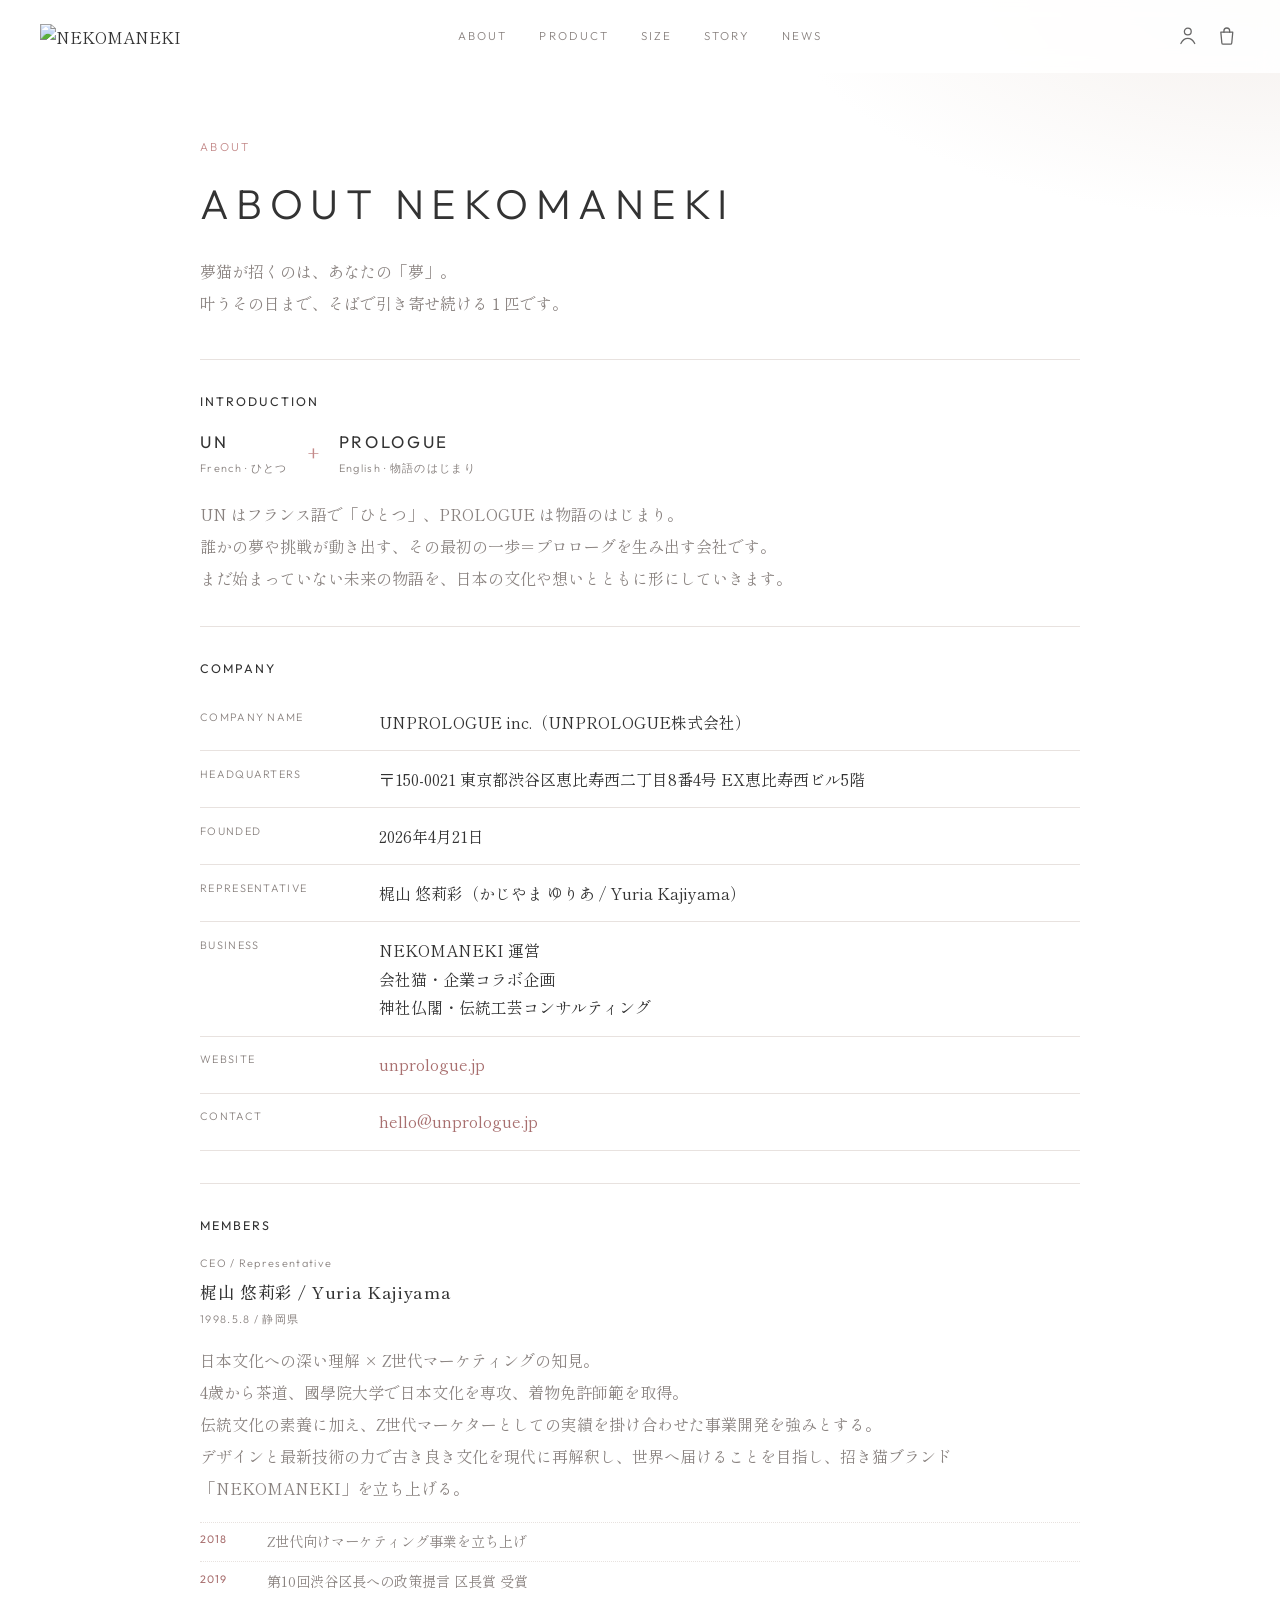
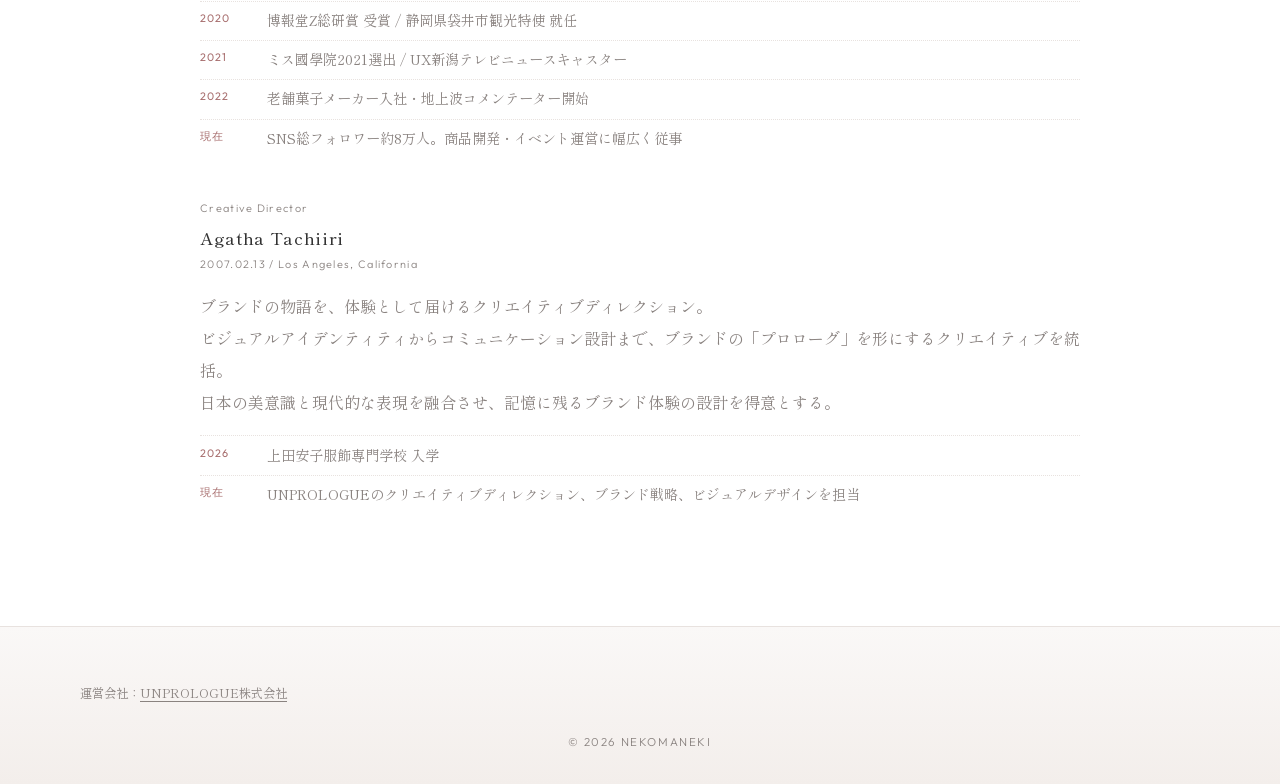
==== commit c260c2ba: "Apply the 2026-10-21 site revision requests (except legal pages and Shopify). - Concept: three cards" ====
--- a/about.html
+++ b/about.html
@@ -6,7 +6,7 @@
     <title>ABOUT | NEKOMANEKI</title>
     <meta
       name="description"
-      content="NEKOMANEKI と運営会社 UNPROLOGUE株式会社について。一行目は、自分で書く Write to begin。"
+      content="NEKOMANEKI と運営会社 UNPROLOGUE株式会社について。"
     />
     <link rel="preconnect" href="https://fonts.googleapis.com" />
     <link rel="preconnect" href="https://fonts.gstatic.com" crossorigin />
@@ -40,9 +40,14 @@
           <a href="index.html#news">NEWS</a>
         </nav>
         <div class="header-actions">
-          <a href="account.html" class="icon-btn">
+          <a href="account.html" class="icon-btn" data-account-link>
             <span class="visually-hidden">アカウント</span>
             <svg viewBox="0 0 24 24" aria-hidden="true"><circle cx="12" cy="8" r="3.2" fill="none" stroke="currentColor" stroke-width="1.2"/><path d="M5.5 19.2c1.6-3.2 4-4.8 6.5-4.8s4.9 1.6 6.5 4.8" fill="none" stroke="currentColor" stroke-width="1.2" stroke-linecap="round"/></svg>
+          </a>
+          <a href="index.html#size" class="icon-btn cart-btn" data-cart-toggle>
+            <span class="visually-hidden">カート</span>
+            <svg viewBox="0 0 24 24" aria-hidden="true"><path d="M6.4 8.6h11.2l-.95 10.1a1.3 1.3 0 0 1-1.3 1.2H8.65a1.3 1.3 0 0 1-1.3-1.2L6.4 8.6Z" fill="none" stroke="currentColor" stroke-width="1.2" stroke-linejoin="round"/><path d="M9.3 8.6V7.4a2.7 2.7 0 0 1 5.4 0v1.2" fill="none" stroke="currentColor" stroke-width="1.2" stroke-linecap="round"/></svg>
+            <span class="cart-count" data-cart-count hidden>0</span>
           </a>
           <button type="button" class="menu-toggle" aria-label="メニューを開く" aria-expanded="false"><span></span><span></span></button>
         </div>
@@ -73,7 +78,6 @@
           </div>
         </div>
         <p class="text-block">
-          一行目は、自分で書く <span lang="en">Write to begin</span><br />
           UN はフランス語で「ひとつ」、PROLOGUE は物語のはじまり。<br />
           誰かの夢や挑戦が動き出す、その最初の一歩＝プロローグを生み出す会社です。<br />
           まだ始まっていない未来の物語を、日本の文化や想いとともに形にしていきます。
@@ -102,10 +106,9 @@
           <div>
             <dt>Business</dt>
             <dd>
-              デジタルプロダクトの企画・開発・運営<br />
-              ブランド戦略・クリエイティブディレクション<br />
-              テクノロジーコンサルティング<br />
-              スタートアップ支援・人材育成
+              NEKOMANEKI 運営<br />
+              会社猫・企業コラボ企画<br />
+              神社仏閣・伝統工芸コンサルティング
             </dd>
           </div>
           <div>
@@ -167,8 +170,12 @@
     </main>
 
     <footer class="site-footer">
-      <p class="copyright">© <span data-year></span> NEKOMANEKI</p>
+      <div class="container footer-bottom">
+        <p class="footer-company">運営会社：<a href="https://unprologue.jp/" target="_blank" rel="noopener noreferrer">UNPROLOGUE株式会社</a></p>
+      </div>
+      <p class="copyright">© 2026 NEKOMANEKI</p>
     </footer>
+    <script src="shopify-config.js"></script>
     <script src="script.js"></script>
   </body>
 </html>
--- a/styles.css
+++ b/styles.css
@@ -361,7 +361,7 @@
 
 .gallery-card {
   position: absolute;
-  width: min(28%, 270px);
+  width: min(26.5%, 310px);
   aspect-ratio: 3 / 4.15;
   overflow: hidden;
   box-shadow: 0 22px 50px rgba(80, 55, 45, 0.16);
@@ -374,7 +374,7 @@
 }
 
 .gallery-card--1 {
-  left: 3%;
+  left: 1.5%;
   top: 18%;
   z-index: 2;
   transform: rotate(-3.5deg);
@@ -388,16 +388,16 @@
 }
 
 .gallery-card--3 {
-  left: 46%;
+  left: 48%;
   top: 22%;
   z-index: 5;
   transform: rotate(-1.4deg);
 }
 
 .gallery-card--4 {
-  left: 70%;
+  left: 72%;
   top: 8%;
-  z-index: 4;
+  z-index: 6;
   transform: rotate(3.8deg);
 }
 
@@ -461,13 +461,22 @@
   letter-spacing: 0.18em;
 }
 
+.gallery-card-copy::before {
+  content: "";
+  position: absolute;
+  inset: -4.5rem -1rem -1.15rem;
+  z-index: -1;
+  background: linear-gradient(180deg, rgba(40, 28, 24, 0), rgba(40, 28, 24, 0.55));
+  pointer-events: none;
+}
+
 .gallery-card-copy .gallery-card-text {
-  margin: 0.55rem 0 0;
+  margin: 0.6rem 0 0;
   font-family: var(--font-jp);
-  font-size: 0.7rem;
+  font-size: 0.8rem;
   letter-spacing: 0.06em;
-  line-height: 1.7;
-  opacity: 0.92;
+  line-height: 1.75;
+  text-shadow: 0 1px 6px rgba(30, 20, 18, 0.45);
 }
 
 .gallery-paper {
@@ -1031,7 +1040,8 @@
   border-bottom: 1px solid var(--line);
 }
 
-.news-list a {
+.news-list a,
+.news-list .news-row {
   display: grid;
   grid-template-columns: 7.5rem 5.5rem 1fr auto;
   gap: 1rem;
@@ -1077,6 +1087,292 @@
   line-height: 1;
 }
 
+/* Section headings with Japanese subtitle */
+.section-head {
+  text-align: center;
+  margin-bottom: clamp(2rem, 5vw, 3rem);
+}
+
+.section-title-en {
+  font-family: var(--font-display);
+  font-weight: 500;
+  font-size: clamp(1.9rem, 4vw, 2.6rem);
+  letter-spacing: 0.08em;
+  line-height: 1.2;
+}
+
+.section-ja {
+  margin: 0.4rem 0 0;
+  font-family: var(--font-jp);
+  font-size: 0.78rem;
+  letter-spacing: 0.24em;
+  color: var(--accent-deep);
+}
+
+.section-ja--light {
+  color: rgba(255, 247, 240, 0.86);
+}
+
+/* Concept cards */
+.concept {
+  padding: clamp(4rem, 9vw, 7rem) 0;
+  background: #f3eee8;
+}
+
+.concept-cards {
+  display: grid;
+  grid-template-columns: repeat(3, minmax(0, 1fr));
+  gap: clamp(1.25rem, 3vw, 2.25rem);
+}
+
+.concept-card {
+  display: flex;
+  flex-direction: column;
+  padding: 0.85rem 0.85rem 1.5rem;
+  background: var(--bg);
+  border: 1px solid var(--line);
+  box-shadow: 0 18px 40px rgba(80, 55, 45, 0.08);
+}
+
+.concept-card-media {
+  aspect-ratio: 4 / 3;
+  margin-bottom: 1.15rem;
+  overflow: hidden;
+  background: var(--bg-soft);
+}
+
+.concept-card-media img {
+  width: 100%;
+  height: 100%;
+  object-fit: cover;
+  transition: transform 0.8s var(--ease);
+}
+
+.concept-card:hover .concept-card-media img {
+  transform: scale(1.04);
+}
+
+.concept-card-en {
+  margin: 0 0.35rem;
+  font-family: var(--font-en);
+  font-weight: 300;
+  font-size: 0.68rem;
+  letter-spacing: 0.28em;
+  color: var(--accent);
+}
+
+.concept-card-ja {
+  margin: 0.3rem 0.35rem 0;
+  font-family: var(--font-jp);
+  font-weight: 500;
+  font-size: 1.3rem;
+  letter-spacing: 0.18em;
+}
+
+.concept-card-text {
+  margin: 0.75rem 0.35rem 0;
+  color: var(--muted);
+  font-size: 0.88rem;
+  line-height: 1.95;
+}
+
+.story-single {
+  max-width: 42rem;
+  text-align: center;
+}
+
+/* YUMENEKO profile */
+.profile {
+  position: relative;
+  z-index: 1;
+  display: grid;
+  grid-template-columns: minmax(0, 0.85fr) minmax(0, 1.15fr);
+  gap: clamp(2rem, 6vw, 4.5rem);
+  align-items: center;
+  width: min(960px, calc(100% - 3rem));
+}
+
+.profile-media {
+  aspect-ratio: 4 / 5;
+  overflow: hidden;
+  border-radius: 0.75rem;
+  background: #fff;
+  box-shadow: 0 24px 50px rgba(70, 45, 40, 0.12);
+}
+
+.profile-media img {
+  width: 100%;
+  height: 100%;
+  object-fit: cover;
+}
+
+.profile-title {
+  font-family: var(--font-display);
+  font-weight: 500;
+  font-size: clamp(2rem, 4vw, 2.7rem);
+  letter-spacing: 0.08em;
+  line-height: 1.2;
+  color: #3f3733;
+}
+
+.profile-list {
+  margin: 1.6rem 0 0;
+  border-top: 1px solid rgba(74, 64, 60, 0.14);
+}
+
+.profile-list > div {
+  display: grid;
+  grid-template-columns: 10rem minmax(0, 1fr);
+  gap: 1rem;
+  align-items: baseline;
+  padding: 0.85rem 0;
+  border-bottom: 1px solid rgba(74, 64, 60, 0.14);
+}
+
+.profile-list dt {
+  display: flex;
+  align-items: center;
+  gap: 0.6rem;
+  font-size: 0.82rem;
+  letter-spacing: 0.1em;
+  color: #5c534e;
+}
+
+.profile-list dt::before {
+  content: "";
+  flex: none;
+  width: 0.6rem;
+  height: 0.6rem;
+  border-radius: 50%;
+  background: var(--tone);
+  box-shadow: 0 0 0 1px rgba(74, 64, 60, 0.12);
+}
+
+.profile-list dd {
+  margin: 0;
+  font-size: 0.95rem;
+  letter-spacing: 0.04em;
+  color: #3f3733;
+}
+
+/* Cart */
+.cart-btn {
+  position: relative;
+}
+
+.cart-count {
+  position: absolute;
+  top: -0.3rem;
+  right: -0.45rem;
+  min-width: 1.05rem;
+  height: 1.05rem;
+  padding: 0 0.25rem;
+  border-radius: 999px;
+  background: var(--accent-deep);
+  color: #fff;
+  font-family: var(--font-en);
+  font-size: 0.6rem;
+  line-height: 1.05rem;
+  text-align: center;
+}
+
+.size-card-buy {
+  width: 100%;
+  margin-top: auto;
+  padding-top: 1.05rem;
+  display: flex;
+  justify-content: center;
+}
+
+.size-card-buy .size-card-cta {
+  margin-top: 0;
+  padding-top: 0;
+}
+
+/* Footer legal row */
+.footer-bottom {
+  display: flex;
+  flex-wrap: wrap;
+  justify-content: space-between;
+  align-items: center;
+  gap: 0.75rem 2rem;
+  margin-top: 2.5rem;
+  padding-top: 1.5rem;
+  border-top: 1px solid var(--line);
+  font-size: 0.78rem;
+  color: var(--muted);
+}
+
+.site-footer > .footer-bottom:first-child {
+  margin-top: 0;
+  padding-top: 0;
+  border-top: 0;
+}
+
+.footer-legal {
+  display: flex;
+  flex-wrap: wrap;
+  gap: 0.5rem 1.5rem;
+}
+
+.footer-company {
+  margin: 0;
+}
+
+.footer-company a {
+  text-decoration: underline;
+  text-underline-offset: 3px;
+}
+
+.footer-legal a:hover,
+.footer-company a:hover {
+  color: var(--accent-deep);
+}
+
+@media (max-width: 760px) {
+  .concept-cards {
+    grid-template-columns: minmax(0, 1fr);
+    max-width: 28rem;
+    margin-inline: auto;
+  }
+
+  .profile {
+    grid-template-columns: minmax(0, 1fr);
+  }
+
+  .profile-media {
+    width: min(20rem, 100%);
+    margin-inline: auto;
+  }
+
+  .profile-body {
+    text-align: center;
+  }
+
+  .profile-list {
+    text-align: left;
+  }
+
+  .profile-list > div {
+    grid-template-columns: 7.5rem minmax(0, 1fr);
+    gap: 0.75rem;
+  }
+
+  .profile-list dd {
+    font-size: 0.9rem;
+    text-wrap: balance;
+  }
+
+  .news-list .news-row .news-tag {
+    grid-column: 1;
+  }
+
+  .footer-bottom {
+    flex-direction: column;
+    align-items: flex-start;
+  }
+}
+
 /* Footer */
 .site-footer {
   padding: 3.5rem 0 2rem;
@@ -1147,7 +1443,7 @@
 }
 
 .copyright {
-  margin: 2.5rem 0 0;
+  margin: 1.75rem 0 0;
   text-align: center;
   font-family: var(--font-en);
   font-weight: 300;
@@ -1421,8 +1717,10 @@
   }
 
   .swatch-tip {
+    max-width: 9rem;
     opacity: 1;
     transform: none;
+    text-wrap: balance;
   }
 
   .size-grid {
@@ -1451,7 +1749,8 @@
     justify-content: flex-start;
   }
 
-  .news-list a {
+  .news-list a,
+.news-list .news-row {
     grid-template-columns: 6.5rem 4.8rem 1fr auto;
   }
 }
@@ -1482,8 +1781,9 @@
   }
 
   .hero-brand {
-    letter-spacing: 0.18em;
-    text-indent: 0.18em;
+    font-size: clamp(2rem, 9vw, 3.6rem);
+    letter-spacing: 0.14em;
+    text-indent: 0.14em;
   }
 
   .hero-meta {
@@ -1513,7 +1813,8 @@
     transform: none !important;
   }
 
-  .news-list a {
+  .news-list a,
+.news-list .news-row {
     grid-template-columns: 1fr auto;
     gap: 0.4rem 1rem;
   }
@@ -1564,3 +1865,36 @@
     transform: none;
   }
 }
+
+/* Legal pages */
+.legal-list dt {
+  font-family: var(--font-jp);
+  font-weight: 500;
+  font-size: 0.82rem;
+  letter-spacing: 0.06em;
+  text-transform: none;
+  color: var(--text);
+}
+
+.legal-text .section-title {
+  margin: 2.25rem 0 0;
+  font-family: var(--font-jp);
+  font-weight: 500;
+  font-size: 1rem;
+  letter-spacing: 0.06em;
+}
+
+.legal-bullets {
+  margin: 0.75rem 0 0;
+  padding-left: 1.3em;
+  color: var(--muted);
+  line-height: 1.9;
+}
+
+.legal-bullets li::marker {
+  color: var(--accent);
+}
+
+.legal-date {
+  margin-top: 2rem;
+}
